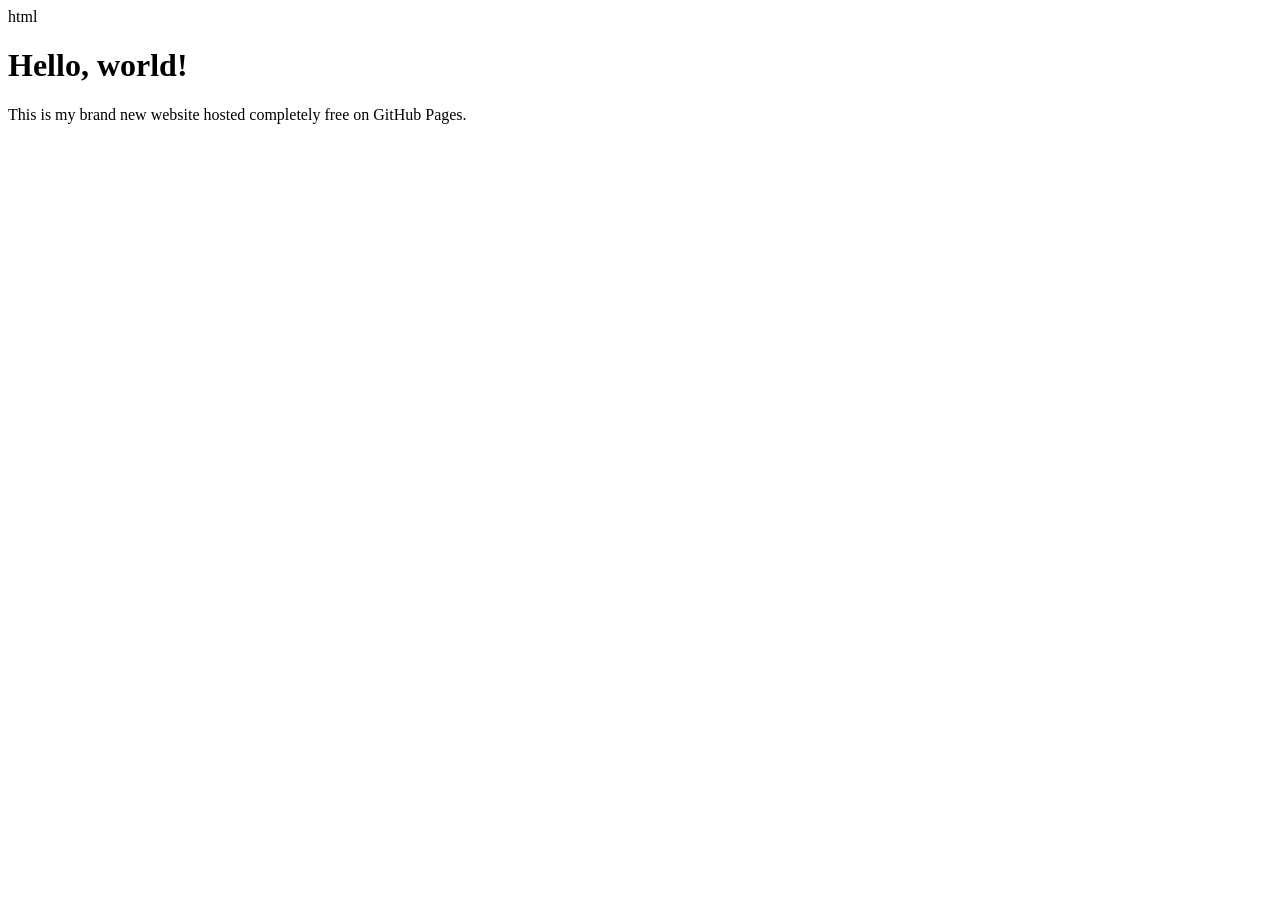
==== index.html @ 29e6a48b "Created index.html" ====
html<!DOCTYPE html>
<html lang="en">
<head>
    <meta charset="UTF-8">
    <meta name="viewport" content="width=device-width, initial-scale=1.0">
    <title>Welcome to My Website</title>
</head>
<body>
    <h1>Hello, world!</h1>
    <p>This is my brand new website hosted completely free on GitHub Pages.</p>
</body>
</html>
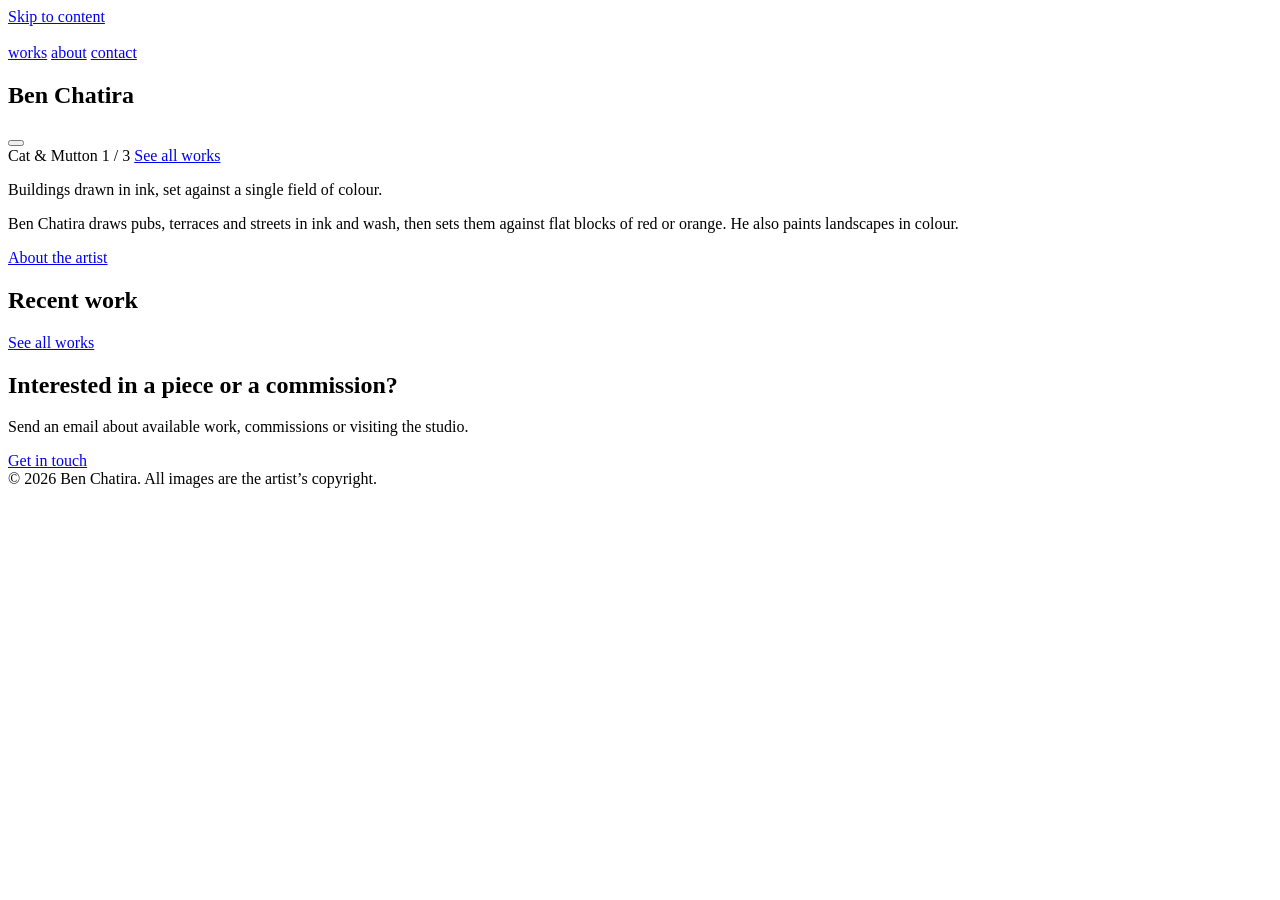
==== commit 59f8cc28: "Add files via upload adding the pages" ====
--- a/index.html
+++ b/index.html
@@ -1,12 +1,104 @@
-html<!DOCTYPE html>
-<html lang="en">
+<!doctype html>
+<html lang="en-GB">
 <head>
-    <meta charset="UTF-8">
-    <meta name="viewport" content="width=device-width, initial-scale=1.0">
-    <title>Welcome to My Website</title>
+<meta charset="utf-8">
+<meta name="viewport" content="width=device-width, initial-scale=1">
+<title>Ben Chatira</title>
+<meta name="description" content="Ben Chatira makes ink drawings of buildings and streets set against fields of colour, alongside landscape paintings. View the work and get in touch.">
+<link rel="preconnect" href="https://fonts.googleapis.com">
+<link rel="preconnect" href="https://fonts.gstatic.com" crossorigin>
+<link href="https://fonts.googleapis.com/css2?family=Hanken+Grotesk:wght@400;500;600&family=Newsreader:ital,opsz,wght@0,6..72,300;0,6..72,400;1,6..72,300;1,6..72,400&display=swap" rel="stylesheet">
+<link rel="stylesheet" href="css/style.css">
 </head>
 <body>
-    <h1>Hello, world!</h1>
-    <p>This is my brand new website hosted completely free on GitHub Pages.</p>
+<a class="skip-link" href="#main">Skip to content</a>
+
+<section class="hero" aria-label="Introduction">
+  <div class="hero-stage" aria-hidden="true">
+    <div class="hero-wash"></div>
+    <img class="hero-slide is-active" data-file="cat-and-mutton.jpg" src="images/cat-and-mutton.jpg" alt="">
+    <img class="hero-slide" data-file="street-in-orange.jpg" src="images/street-in-orange.jpg" alt="">
+    <img class="hero-slide" data-file="field-and-lake.jpg" src="images/field-and-lake.jpg" alt="">
+    <div class="hero-tint"></div>
+    <div class="hero-grain"></div>
+  </div>
+
+  <header class="site-header">
+    <div class="wrap" style="justify-content:flex-end">
+      <nav class="nav" aria-label="Main">
+        <a href="gallery.html">works</a>
+        <a href="about.html">about</a>
+        <a href="contact.html">contact</a>
+      </nav>
+    </div>
+  </header>
+
+  <div class="wrap hero-body">
+    <h1 class="hero-name">Ben Chatira</h1>
+  </div>
+
+  <button class="hero-plus" type="button" aria-label="View this work larger"></button>
+
+  <div class="wrap">
+    <div class="hero-bar">
+      <span id="hero-caption">Cat &amp; Mutton</span>
+      <span class="hero-bar-right">
+        <span id="hero-count">1 / 3</span>
+        <a href="gallery.html">See all works</a>
+      </span>
+    </div>
+  </div>
+</section>
+
+<main id="main">
+  <section class="section">
+    <div class="wrap statement-wrap">
+      <p class="statement">Buildings drawn in ink, set against a single field of colour.</p>
+      <div class="statement-side">
+        <p>Ben Chatira draws pubs, terraces and streets in ink and wash, then sets them against flat blocks of red or orange. He also paints landscapes in colour.</p>
+        <p><a href="about.html">About the artist</a></p>
+      </div>
+    </div>
+  </section>
+
+  <section class="section tight">
+    <div class="wrap">
+      <div class="section-head">
+        <h2>Recent work</h2>
+        <a class="text-link" href="gallery.html">See all works</a>
+      </div>
+      <div class="rows" id="recent-work"></div>
+    </div>
+  </section>
+</main>
+
+<section class="band">
+  <div class="wrap">
+    <h2>Interested in a piece or a commission?</h2>
+    <p>Send an email about available work, commissions or visiting the studio.</p>
+    <a class="cta" href="contact.html">Get in touch</a>
+  </div>
+</section>
+
+<footer class="site-footer">
+  <div class="wrap">
+    <span>&copy; <span id="year">2026</span> Ben Chatira. All images are the artist&rsquo;s copyright.</span>
+  </div>
+</footer>
+
+<dialog id="lightbox" class="lightbox" aria-label="Artwork viewer">
+  <div class="lb-bar"><span class="lb-count"></span><button type="button" class="lb-close">Close</button></div>
+  <div class="lb-stage"><img class="lb-img" alt="" src=""></div>
+  <div class="lb-foot">
+    <div><div class="lb-title"></div><div class="lb-meta"></div></div>
+    <div class="lb-nav">
+      <button type="button" class="lb-prev">Previous</button>
+      <button type="button" class="lb-next">Next</button>
+      <a class="lb-enquire" href="contact.html">Enquire about this work</a>
+    </div>
+  </div>
+</dialog>
+<script src="js/works.js"></script>
+<script src="js/main.js"></script>
 </body>
 </html>
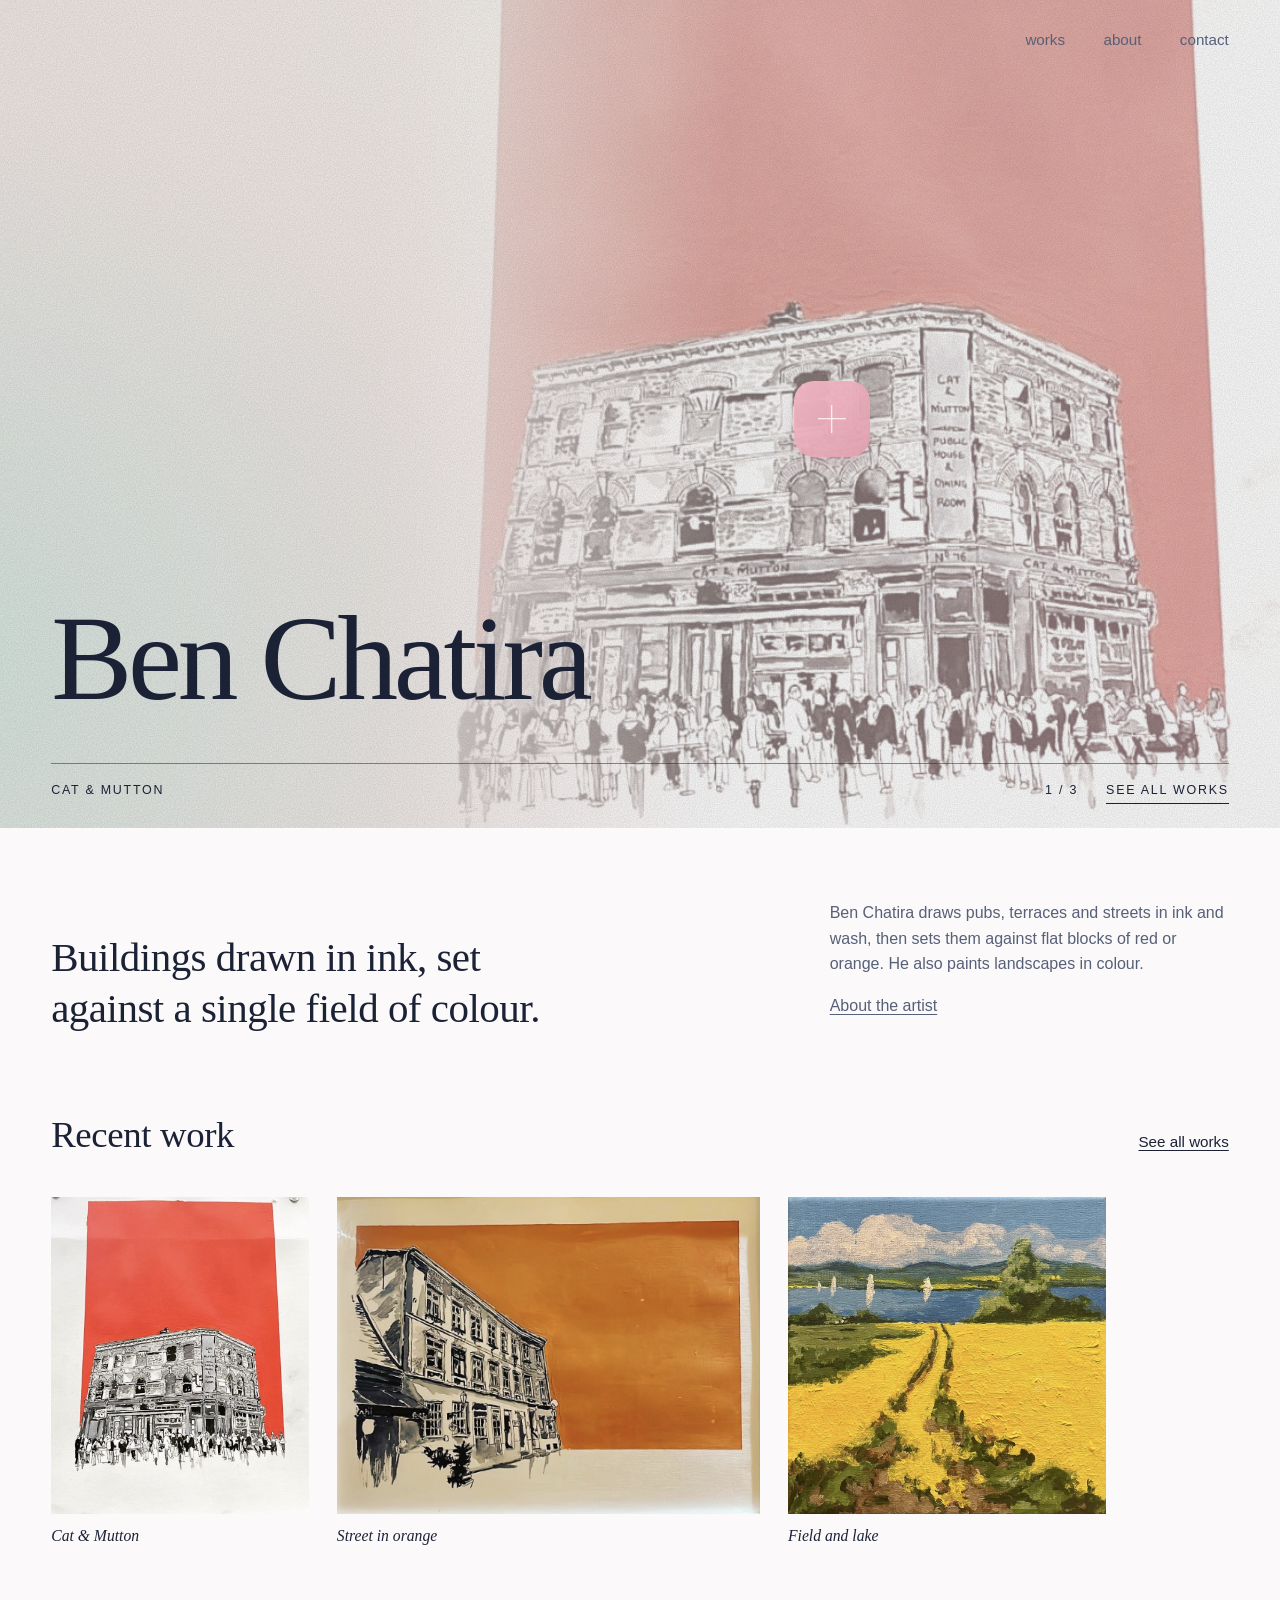
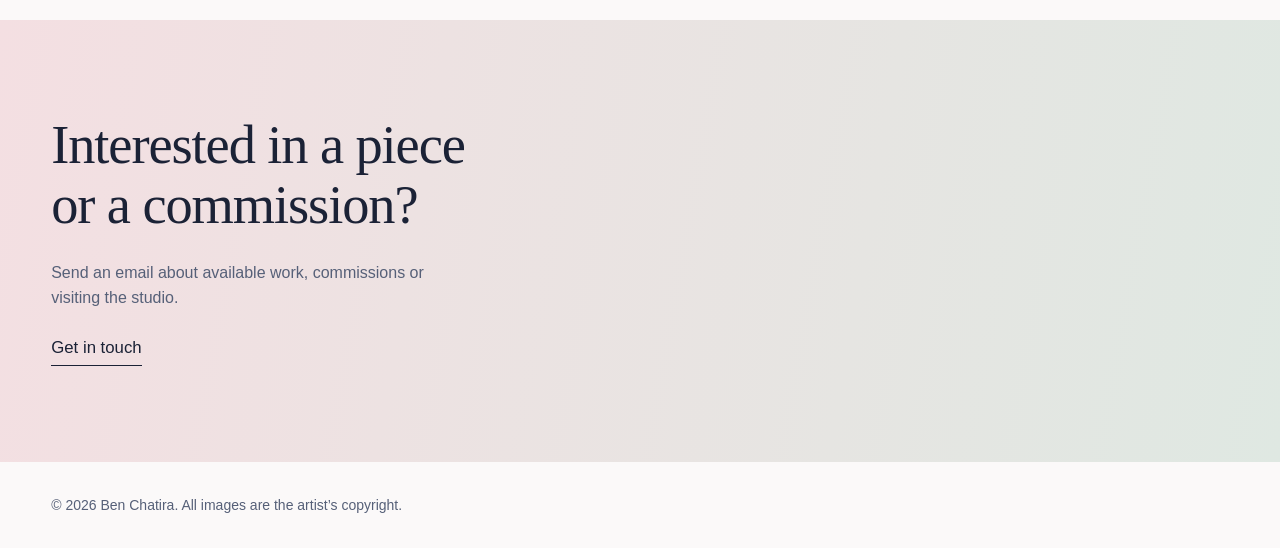
==== commit 05c7a427: "Update index.html" ====
--- a/index.html
+++ b/index.html
@@ -37,11 +37,12 @@
     <h1 class="hero-name">Ben Chatira</h1>
   </div>
 
-  <button class="hero-plus" type="button" aria-label="View this work larger"></button>
-
   <div class="wrap">
     <div class="hero-bar">
+      <span class="hero-title">
+      <button class="hero-plus" type="button" aria-label="View this work larger"></button>
       <span id="hero-caption">Cat &amp; Mutton</span>
+   </span>
       <span class="hero-bar-right">
         <span id="hero-count">1 / 3</span>
         <a href="gallery.html">See all works</a>
--- a/css/style.css
+++ b/css/style.css
@@ -0,0 +1,233 @@
+/* ==========================================================
+   Ben Chatira — art portfolio
+
+   Two moods. The home page opens like a film still: a pale pink
+   and sage wash drifting slowly, with paintings fading through
+   the right-hand side. Every other page is a quiet white wall
+   where the work does the talking (after jockmcfadyen.com).
+
+   The site is deliberately light only.
+   ========================================================== */
+
+:root {
+  /* colour tokens */
+  --bg: #fbf9f9;
+  --ink: #1b2236;
+  --muted: #566078;
+  --line: #e3dcdd;
+  --pink: #efbcc5;
+  --sage: #bfd6cd;
+  --blush: #f4dfe2;
+  --focus: #2b4fd8;
+
+  /* type tokens */
+  --display: "Newsreader", "Iowan Old Style", Georgia, serif;
+  --body: "Hanken Grotesk", "Helvetica Neue", Arial, sans-serif;
+
+  --gutter: clamp(20px, 4vw, 56px);
+  --max: 1480px;
+  color-scheme: light;
+}
+
+*, *::before, *::after { box-sizing: border-box; }
+
+html { scroll-behavior: smooth; }
+
+body {
+  margin: 0;
+  background: var(--bg);
+  color: var(--ink);
+  font-family: var(--body);
+  font-size: 1rem;
+  line-height: 1.6;
+  -webkit-font-smoothing: antialiased;
+}
+
+img { display: block; max-width: 100%; height: auto; }
+a { color: inherit; text-decoration-thickness: 1px; text-underline-offset: 0.2em; }
+:focus-visible { outline: 2px solid var(--focus); outline-offset: 3px; }
+
+.skip-link {
+  position: absolute; left: var(--gutter); top: -3rem;
+  background: var(--ink); color: var(--bg); padding: 0.5rem 1rem; z-index: 50;
+}
+.skip-link:focus { top: 0.75rem; }
+
+.wrap { width: 100%; max-width: var(--max); margin-inline: auto; padding-inline: var(--gutter); }
+
+/* ---------- header ---------- */
+.site-header { padding-block: 1.5rem; position: relative; z-index: 2; }
+.site-header .wrap { display: flex; align-items: baseline; justify-content: space-between; gap: 1.5rem; flex-wrap: wrap; }
+.wordmark { font-family: var(--display); font-size: 1.6rem; font-weight: 400; letter-spacing: -0.01em; text-decoration: none; }
+.nav { display: flex; gap: clamp(1.2rem, 3vw, 2.4rem); }
+.nav a { text-decoration: none; font-size: 0.95rem; color: var(--muted); padding-block: 0.25rem; border-bottom: 1px solid transparent; }
+.nav a:hover { color: var(--ink); }
+.nav a[aria-current="page"] { color: var(--ink); border-bottom-color: var(--ink); }
+
+/* ---------- home hero ---------- */
+.hero {
+  position: relative; isolation: isolate; overflow: hidden;
+  height: clamp(560px, 92vh, 900px);
+  display: flex; flex-direction: column;
+  background: #e8d9d6;
+}
+.hero-stage { position: absolute; inset: 0; z-index: -1; }
+.hero-wash {
+  position: absolute; inset: -10%;
+  background:
+    radial-gradient(60% 70% at 85% 40%, var(--pink) 0%, transparent 70%),
+    radial-gradient(55% 80% at 5% 75%, var(--sage) 0%, transparent 70%),
+    radial-gradient(70% 70% at 45% 5%, #ece3d9 0%, transparent 70%),
+    #e8d9d6;
+  animation: wash 22s ease-in-out infinite alternate;
+}
+.hero-slide {
+  position: absolute; top: 0; right: 0; height: 100%; width: 66%;
+  object-fit: cover; opacity: 0;
+  filter: saturate(0.6) brightness(1.1) contrast(0.95);
+  -webkit-mask-image: linear-gradient(to right, transparent 0%, #000 38%);
+  mask-image: linear-gradient(to right, transparent 0%, #000 38%);
+  transition: opacity 1.8s ease;
+  will-change: opacity, transform;
+}
+.hero-slide.is-active { opacity: 1; }
+.hero-slide.is-active, .hero-slide.is-leaving { animation: drift 10s linear forwards; }
+.hero-tint {
+  position: absolute; inset: 0; mix-blend-mode: screen;
+  background: linear-gradient(105deg, rgba(191, 214, 205, 0.45), rgba(239, 188, 197, 0.6));
+}
+.hero-grain {
+  position: absolute; inset: -50%; width: 200%; height: 200%; opacity: 0.3; pointer-events: none;
+  background-image: url("data:image/svg+xml;utf8,<svg xmlns='http://www.w3.org/2000/svg' width='240' height='240'><filter id='n'><feTurbulence type='fractalNoise' baseFrequency='.85' numOctaves='2' stitchTiles='stitch'/><feColorMatrix values='0 0 0 0 0  0 0 0 0 0  0 0 0 0 0  0 0 0 .5 0'/></filter><rect width='240' height='240' filter='url(%23n)'/></svg>");
+  animation: grain 0.9s steps(6) infinite;
+}
+@keyframes wash {
+  from { transform: translate3d(-2%, 0, 0) scale(1.02); }
+  to   { transform: translate3d(2%, -2%, 0) scale(1.08); }
+}
+@keyframes drift {
+  from { transform: scale(1.04) translate3d(0, 0, 0); }
+  to   { transform: scale(1.12) translate3d(-1.5%, -1%, 0); }
+}
+@keyframes grain {
+  0% { transform: translate(0, 0); } 20% { transform: translate(-3%, 2%); }
+  40% { transform: translate(2%, -3%); } 60% { transform: translate(-2%, -1%); }
+  80% { transform: translate(3%, 3%); } 100% { transform: translate(0, 0); }
+}
+
+.hero-body { flex: 1; display: flex; align-items: flex-end; padding-bottom: clamp(1.5rem, 4vw, 3rem); }
+.hero-name {
+  margin: 0; max-width: 55%;
+  font-family: var(--display); font-weight: 300;
+  font-size: clamp(3.4rem, 9.5vw, 9rem); line-height: 0.92; letter-spacing: -0.035em;
+}
+
+.hero-plus {
+  position: absolute; left: 62%; top: 46%; width: 76px; height: 76px; padding: 0; z-index: 2;
+  border: 0; border-radius: 20px; cursor: pointer;
+  background: linear-gradient(135deg, rgba(243, 184, 196, 0.95), rgba(222, 156, 172, 0.92));
+  box-shadow: 0 10px 30px -12px rgba(120, 50, 70, 0.5);
+  transition: transform 0.25s ease;
+}
+.hero-plus::before, .hero-plus::after {
+  content: ""; position: absolute; left: 50%; top: 50%; background: #fff;
+  transform: translate(-50%, -50%);
+}
+.hero-plus::before { width: 28px; height: 1.5px; }
+.hero-plus::after { width: 1.5px; height: 28px; }
+.hero-plus:hover { transform: scale(1.07); }
+
+.hero-bar {
+  display: flex; justify-content: space-between; align-items: baseline; gap: 1rem 2rem; flex-wrap: wrap;
+  border-top: 1px solid rgba(27, 34, 54, 0.5);
+  padding-block: 1.1rem 1.5rem;
+  font-size: 0.78rem; letter-spacing: 0.14em; text-transform: uppercase;
+}
+.hero-bar-right { display: flex; gap: 1.75rem; align-items: baseline; }
+.hero-bar a { text-decoration: none; border-bottom: 1px solid currentColor; padding-bottom: 0.1rem; }
+.hero-bar a:hover { border-bottom-color: transparent; }
+
+@media (max-width: 700px) {
+  .hero-name { max-width: 100%; }
+  .hero-slide { width: 100%; }
+  .hero-plus { left: calc(50% - 38px); top: 34%; }
+}
+
+/* ---------- section scaffolding ---------- */
+.section { padding-block: 4.5rem; }
+.section.tight { padding-top: 0; }
+.section-head { display: flex; align-items: baseline; justify-content: space-between; gap: 1rem; margin-bottom: 2rem; flex-wrap: wrap; }
+.section-head h2 { font-family: var(--display); font-weight: 400; font-size: clamp(1.7rem, 3vw, 2.3rem); letter-spacing: -0.01em; margin: 0; text-wrap: balance; }
+.text-link { font-size: 0.95rem; }
+
+.statement { font-family: var(--display); font-size: clamp(1.6rem, 3.2vw, 2.6rem); line-height: 1.25; letter-spacing: -0.012em; max-width: 30ch; margin: 0; text-wrap: balance; }
+.statement-wrap { display: grid; gap: 1.5rem; grid-template-columns: minmax(0, 1fr); }
+.statement-side { max-width: 46ch; color: var(--muted); }
+.statement-side p { margin: 0 0 1rem; }
+@media (min-width: 900px) {
+  .statement-wrap { grid-template-columns: minmax(0, 7fr) minmax(0, 4fr); gap: 5rem; align-items: end; }
+}
+
+/* ---------- works: rows of images, each at its natural proportions ---------- */
+.rows {
+  --row-h: clamp(220px, 24vw, 340px);
+  display: flex; flex-wrap: wrap; gap: clamp(1.5rem, 2.4vw, 2.25rem) clamp(1.25rem, 2.2vw, 2rem);
+}
+.rows::after { content: ""; flex-grow: 1000; }
+.work { margin: 0; min-width: 0; flex: calc(var(--ar) * 100) 1 calc(var(--ar) * var(--row-h)); }
+.work button { display: block; width: 100%; padding: 0; border: 0; background: none; cursor: zoom-in; color: inherit; font: inherit; text-align: left; }
+.work img { width: 100%; height: auto; transition: opacity 0.2s; }
+.work button:hover img { opacity: 0.9; }
+.work figcaption { margin-top: 0.55rem; font-size: 0.85rem; color: var(--muted); white-space: nowrap; overflow: hidden; text-overflow: ellipsis; }
+.work .work-title { font-family: var(--display); font-style: italic; font-size: 0.98rem; color: var(--ink); }
+@media (max-width: 560px) { .rows { --row-h: 100vw; } }
+
+.page-title { font-family: var(--display); font-weight: 400; margin: 0 0 2.5rem; font-size: clamp(2.2rem, 5vw, 3.6rem); letter-spacing: -0.015em; }
+
+/* ---------- lightbox ---------- */
+.lightbox { border: 0; padding: 0; margin: 0; max-width: none; max-height: none; width: 100%; height: 100%; background: var(--bg); color: var(--ink); }
+.lightbox::backdrop { background: rgba(251, 249, 249, 0.9); }
+.lightbox[open] { display: grid; grid-template-rows: auto minmax(0, 1fr) auto; }
+.lb-bar { display: flex; justify-content: space-between; align-items: center; padding: 1rem var(--gutter); font-size: 0.9rem; color: var(--muted); }
+.lb-bar button, .lb-nav button { background: none; border: 0; font: inherit; color: var(--ink); cursor: pointer; padding: 0.4rem 0.2rem; }
+.lb-stage { display: flex; align-items: center; justify-content: center; padding: 0 var(--gutter); min-height: 0; }
+.lb-stage img { max-width: 100%; max-height: 100%; width: auto; height: auto; object-fit: contain; }
+.lb-foot { display: flex; flex-wrap: wrap; gap: 0.75rem 2rem; justify-content: space-between; align-items: baseline; padding: 1rem var(--gutter) 1.5rem; font-size: 0.9rem; color: var(--muted); }
+.lb-foot .lb-title { font-family: var(--display); font-style: italic; font-size: 1.2rem; color: var(--ink); }
+.lb-nav { display: flex; gap: 1.5rem; }
+
+/* ---------- about ---------- */
+.about-grid { display: grid; gap: 3rem; grid-template-columns: minmax(0, 1fr); align-items: start; }
+@media (min-width: 900px) {
+  .about-grid { grid-template-columns: minmax(0, 5fr) minmax(0, 6fr); gap: clamp(3rem, 7vw, 7rem); }
+  .about-photo { position: sticky; top: 2rem; }
+}
+.about-photo { margin: 0; }
+.about-photo figcaption { margin-top: 0.6rem; font-size: 0.85rem; color: var(--muted); }
+.prose { max-width: 60ch; }
+.prose p { margin: 0 0 1.25rem; }
+.prose .lede { font-family: var(--display); font-size: clamp(1.4rem, 2.4vw, 1.85rem); line-height: 1.3; letter-spacing: -0.01em; }
+/* ---------- contact ---------- */
+.contact-lead { max-width: 46ch; color: var(--muted); margin: -1.25rem 0 1.5rem; }
+.contact-email { margin: 0; font-family: var(--display); font-weight: 300; font-size: clamp(1.8rem, 5vw, 3.4rem); letter-spacing: -0.02em; overflow-wrap: anywhere; }
+.contact-email a { text-decoration-thickness: 1px; text-underline-offset: 0.18em; }
+
+/* ---------- closing band: pale pink to sage ---------- */
+.band { background: linear-gradient(100deg, var(--blush), #dfe8e2); padding-block: clamp(3.5rem, 8vw, 6rem); }
+.band .wrap { display: grid; gap: 1.5rem; grid-template-columns: minmax(0, 1fr); }
+.band h2 { font-family: var(--display); font-weight: 300; margin: 0; max-width: 20ch; font-size: clamp(2rem, 4.5vw, 3.4rem); line-height: 1.1; letter-spacing: -0.02em; text-wrap: balance; }
+.band p { margin: 0; color: var(--muted); max-width: 46ch; }
+.band a.cta { justify-self: start; font-size: 1.05rem; padding-bottom: 0.2rem; border-bottom: 1px solid var(--ink); text-decoration: none; }
+.band a.cta:hover { border-bottom-color: transparent; }
+
+.site-footer { padding-block: 2rem; font-size: 0.875rem; color: var(--muted); }
+.site-footer .wrap { display: flex; flex-wrap: wrap; justify-content: space-between; gap: 0.75rem 2rem; }
+.site-footer a { color: var(--muted); }
+
+/* ---------- reduced motion: stills only ---------- */
+@media (prefers-reduced-motion: reduce) {
+  html { scroll-behavior: auto; }
+  .hero-wash, .hero-grain, .hero-slide.is-active, .hero-slide.is-leaving { animation: none; }
+  .hero-slide { transition: none; }
+  .hero-plus { transition: none; }
+}
